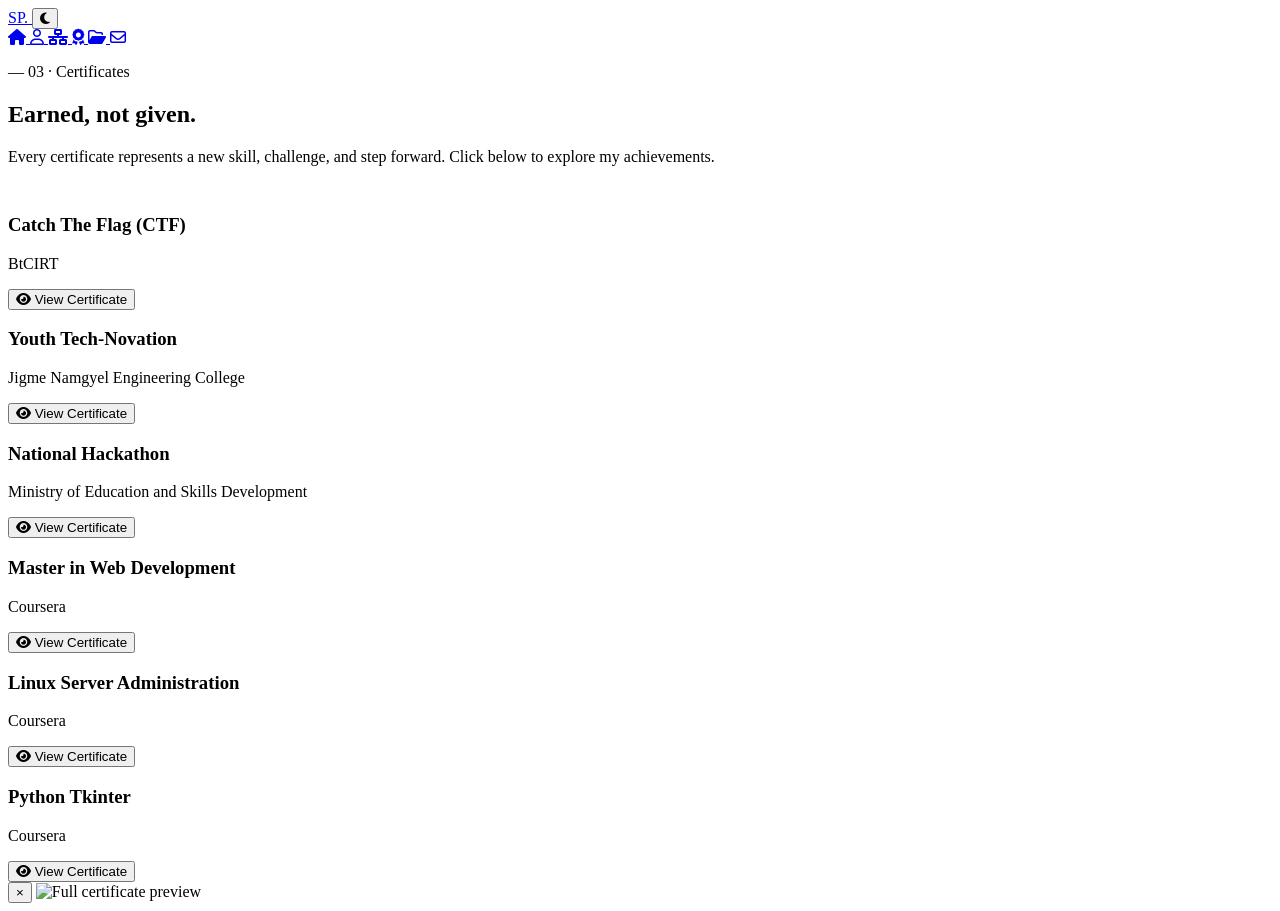
==== certificates.html @ 68448b58 "Done with HTML codes and putting Pictures" ====
<!DOCTYPE html>
<html lang="en">
<head>
  <meta charset="UTF-8" />
  <meta name="viewport" content="width=device-width, initial-scale=1.0" />

  <meta
    name="description"
    content="Explore the certificates and achievements earned by Sonam Phuntsho in cybersecurity, hackathons, web development, Linux administration and Python."
  />

  <meta name="theme-color" content="#1b2416" />

  <title>Certificates — Sonam Phuntsho</title>

  <!-- Stylesheets -->
  <link rel="stylesheet" href="style.css" />
  <link rel="stylesheet" href="modal.css" />

  <!-- Google Fonts -->
  <link
    href="https://fonts.googleapis.com/css2?family=Cormorant+Garamond:ital,wght@0,400;0,600;0,700;1,400&family=Inter:wght@300;400;500;600&display=swap"
    rel="stylesheet"
  />

  <!-- Font Awesome -->
  <link
    href="https://cdnjs.cloudflare.com/ajax/libs/font-awesome/6.4.0/css/all.min.css"
    rel="stylesheet"
  />

  <!-- Apply saved theme before page content -->
  <script>
    try {
      if (localStorage.getItem("theme") === "dark") {
        document.documentElement.classList.add("dark-preload");
      }
    } catch (error) {
      // Continue with default theme.
    }
  </script>

  <style>
    html.dark-preload body {
      background-color: #080808;
    }
  </style>
</head>

<body data-page="certificates">

  <!-- Apply saved theme to body -->
  <script>
    try {
      if (localStorage.getItem("theme") === "dark") {
        document.body.classList.add("dark-mode");
      }
    } catch (error) {
      // Theme storage is optional.
    }
  </script>


  <!-- Custom Cursor -->
  <div class="cursor"></div>
  <div class="cursor-ring"></div>

  <!-- Background Texture -->
  <div class="grain"></div>


  <!-- =====================================
       FIXED HEADER
  ====================================== -->

  <header class="nav">

    <a
      href="index.html"
      class="brand"
      aria-label="Sonam Phuntsho home"
    >
      SP<span>.</span>
    </a>

    <button
      id="theme-toggle"
      class="theme-toggle"
      type="button"
      aria-label="Switch to dark mode"
      aria-pressed="false"
    >
      <i class="fas fa-moon" aria-hidden="true"></i>
    </button>

  </header>


  <!-- =====================================
       ICON NAVIGATION
  ====================================== -->

  <nav class="sidebar-nav" aria-label="Main navigation">

    <a
      href="index.html"
      class="nav-icon"
      aria-label="Home"
      data-label="Home"
    >
      <i class="fas fa-house" aria-hidden="true"></i>
    </a>

    <a
      href="about.html"
      class="nav-icon"
      aria-label="About"
      data-label="About"
    >
      <i class="far fa-user" aria-hidden="true"></i>
    </a>

    <a
      href="skills.html"
      class="nav-icon"
      aria-label="Skills"
      data-label="Skills"
    >
      <i class="fas fa-network-wired" aria-hidden="true"></i>
    </a>

    <a
      href="certificates.html"
      class="nav-icon active"
      aria-label="Certificates"
      aria-current="page"
      data-label="Certificates"
    >
      <i class="fas fa-award" aria-hidden="true"></i>
    </a>

    <a
      href="projects.html"
      class="nav-icon"
      aria-label="Projects"
      data-label="Projects"
    >
      <i class="far fa-folder-open" aria-hidden="true"></i>
    </a>

    <a
      href="contact.html"
      class="nav-icon"
      aria-label="Contact"
      data-label="Contact"
    >
      <i class="far fa-envelope" aria-hidden="true"></i>
    </a>

  </nav>


  <!-- =====================================
       MAIN CONTENT
  ====================================== -->

  <main class="page">

    <p class="eyebrow">— 03 · Certificates</p>

    <h2 class="page-title">Earned, not given.</h2>

    <p class="lede" style="margin-bottom: 3rem;">
      Every certificate represents a new skill, challenge,
      and step forward. Click below to explore my achievements.
    </p>


    <!-- =====================================
         CERTIFICATE GRID
    ====================================== -->

    <section class="cert-grid" aria-label="My certificates">


      <!-- CTF -->
      <article class="cert">

        <h3>Catch The Flag (CTF)</h3>

        <p>BtCIRT</p>

        <button
          class="view-btn"
          type="button"
          data-img="pictures/BtCIRT.jpeg"
          aria-label="View Catch The Flag certificate"
        >
          <i class="fas fa-eye" aria-hidden="true"></i>
          View Certificate
        </button>

      </article>


      <!-- Youth Tech-Novation -->
      <article class="cert">

        <h3>Youth Tech-Novation</h3>

        <p>Jigme Namgyel Engineering College</p>

        <button
          class="view-btn"
          type="button"
          data-img="pictures/College_Hackathon.jpeg"
          aria-label="View Youth Tech-Novation certificate"
        >
          <i class="fas fa-eye" aria-hidden="true"></i>
          View Certificate
        </button>

      </article>


      <!-- National Hackathon -->
      <article class="cert">

        <h3>National Hackathon</h3>

        <p>Ministry of Education and Skills Development</p>

        <button
          class="view-btn"
          type="button"
          data-img="pictures/National_Hackathon.jpeg"
          aria-label="View National Hackathon certificate"
        >
          <i class="fas fa-eye" aria-hidden="true"></i>
          View Certificate
        </button>

      </article>


      <!-- Web Development -->
      <article class="cert">

        <h3>Master in Web Development</h3>

        <p>Coursera</p>

        <button
          class="view-btn"
          type="button"
          data-img="pictures/Master_Full_Stack_Web_Development.png"
          aria-label="View Web Development certificate"
        >
          <i class="fas fa-eye" aria-hidden="true"></i>
          View Certificate
        </button>

      </article>


      <!-- Linux -->
      <article class="cert">

        <h3>Linux Server Administration</h3>

        <p>Coursera</p>

        <button
          class="view-btn"
          type="button"
          data-img="pictures/Linux_Server_Admin.png"
          aria-label="View Linux Server Administration certificate"
        >
          <i class="fas fa-eye" aria-hidden="true"></i>
          View Certificate
        </button>

      </article>


      <!-- Python Tkinter -->
      <article class="cert">

        <h3>Python Tkinter</h3>

        <p>Coursera</p>

        <button
          class="view-btn"
          type="button"
          data-img="pictures/Pyrthon_Tkinter.png"
          aria-label="View Python Tkinter certificate"
        >
          <i class="fas fa-eye" aria-hidden="true"></i>
          View Certificate
        </button>

      </article>


    </section>

  </main>


  <!-- =====================================
       CERTIFICATE MODAL
  ====================================== -->

  <div
    id="certificateModal"
    class="modal"
    role="dialog"
    aria-modal="true"
    aria-label="Certificate preview"
    aria-hidden="true"
  >

    <button
      class="close-modal"
      type="button"
      aria-label="Close certificate preview"
    >
      &times;
    </button>

    <img
      class="modal-content"
      id="fullCertificateImg"
      alt="Full certificate preview"
    />

  </div>


  <!-- JavaScript -->
  <script src="script.js" defer></script>

</body>
</html>
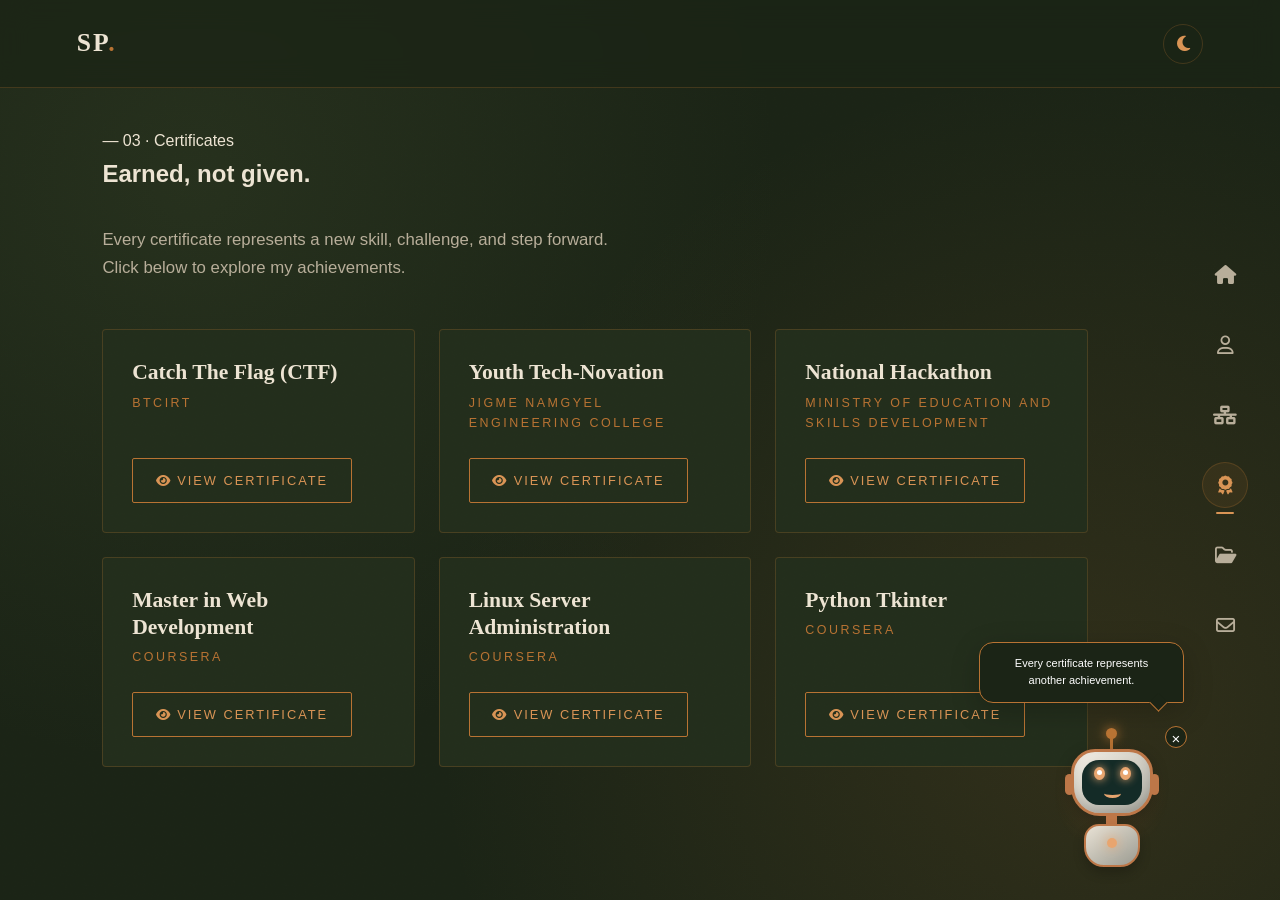
==== commit 1ac7b0df: "Replaced the dark-preload hack with the standard dark-mode bootstrap" ====
--- a/certificates.html
+++ b/certificates.html
@@ -15,7 +15,6 @@
 
   <!-- Stylesheets -->
   <link rel="stylesheet" href="style.css" />
-  <link rel="stylesheet" href="modal.css" />
 
   <!-- Google Fonts -->
   <link
@@ -33,30 +32,20 @@
   <script>
     try {
       if (localStorage.getItem("theme") === "dark") {
-        document.documentElement.classList.add("dark-preload");
+        document.documentElement.classList.add("dark-mode");
       }
     } catch (error) {
       // Continue with default theme.
     }
   </script>
-
-  <style>
-    html.dark-preload body {
-      background-color: #080808;
-    }
-  </style>
 </head>
 
 <body data-page="certificates">
 
   <!-- Apply saved theme to body -->
   <script>
-    try {
-      if (localStorage.getItem("theme") === "dark") {
-        document.body.classList.add("dark-mode");
-      }
-    } catch (error) {
-      // Theme storage is optional.
+    if (document.documentElement.classList.contains("dark-mode")) {
+      document.body.classList.add("dark-mode");
     }
   </script>
 
@@ -293,7 +282,7 @@
         <button
           class="view-btn"
           type="button"
-          data-img="pictures/Pyrthon_Tkinter.png"
+          data-img="pictures/Python_Tkinter.png"
           aria-label="View Python Tkinter certificate"
         >
           <i class="fas fa-eye" aria-hidden="true"></i>
--- a/style.css
+++ b/style.css
@@ -0,0 +1,2013 @@
+/* =========================================================
+   BASE & THEME
+========================================================= */
+:root {
+  --vine: #1b2416;
+  --vine-2: #232e1c;
+  --olive: #5c6b3f;
+  --olive-soft: #8a9a6a;
+  --copper: #b87333;
+  --copper-bright: #d99455;
+  --copper-deep: #8a4d1f;
+  --cream: #ede4d3;
+  --cream-dim: #b8ae9a;
+  --line: rgba(184, 115, 51, 0.25);
+}
+
+* {
+  margin: 0;
+  padding: 0;
+  box-sizing: border-box;
+}
+
+html,
+body {
+  min-height: 100%;
+  scroll-behavior: smooth;
+}
+
+html {
+  color-scheme: dark;
+}
+
+body {
+  font-family: 'Inter', sans-serif;
+  background: var(--vine);
+  color: var(--cream);
+  overflow-x: hidden;
+  cursor: none;
+  line-height: 1.65;
+  min-height: 100vh;
+  background-image:
+    radial-gradient(circle at 15% 20%, rgba(92, 107, 63, 0.18), transparent 45%),
+    radial-gradient(circle at 85% 80%, rgba(184, 115, 51, 0.14), transparent 50%);
+  background-attachment: fixed;
+  /*
+    IMPORTANT: this animation must only change opacity.
+    A transform on <body> (even translateY(0) kept by "forwards")
+    makes body the containing block for every position: fixed child,
+    which pushed the sidebar nav, cursor and robot off-screen.
+  */
+  animation: pageFadeIn 0.5s ease forwards;
+}
+
+a {
+  color: inherit;
+  text-decoration: none;
+}
+
+ul {
+  list-style: none;
+}
+
+img {
+  max-width: 100%;
+  display: block;
+}
+
+button,
+input,
+textarea {
+  font: inherit;
+}
+
+/* Skip Navigation - Keyboard Accessibility */
+.skip-link {
+  position: fixed;
+  top: -100px;
+  left: 15px;
+  z-index: 10000;
+  padding: 12px 20px;
+  background: var(--copper-bright);
+  color: #1a0f05;
+  border-radius: 4px;
+  font-size: 0.85rem;
+  font-weight: 600;
+  transition: top 0.3s ease;
+}
+
+.skip-link:focus {
+  top: 15px;
+}
+
+/* =========================================================
+   CURSOR & GRAIN
+========================================================= */
+.grain {
+  position: fixed;
+  inset: 0;
+  pointer-events: none;
+  z-index: 5;
+  opacity: 0.06;
+  background-image: url("data:image/svg+xml,%3Csvg xmlns='http://www.w3.org/2000/svg' width='200' height='200'%3E%3Cfilter id='n'%3E%3CfeTurbulence baseFrequency='0.9'/%3E%3C/filter%3E%3Crect width='100%25' height='100%25' filter='url(%23n)'/%3E%3C/svg%3E");
+  mix-blend-mode: overlay;
+}
+
+.cursor {
+  position: fixed;
+  width: 22px;
+  height: 22px;
+  border-radius: 50%;
+  pointer-events: none;
+  z-index: 9999;
+  transform: translate(-50%, -50%);
+  background: radial-gradient(circle at 32% 28%, #fff1dd 0%, #e6b57e 18%, #c07a3a 42%, #8a4d1f 70%, #3d1f0c 100%);
+  box-shadow:
+    inset -1px -2px 3px rgba(0, 0, 0, 0.55),
+    inset 1px 2px 3px rgba(255, 220, 180, 0.75),
+    0 0 12px rgba(184, 115, 51, 0.55);
+  transition: width 0.2s ease, height 0.2s ease, box-shadow 0.2s ease;
+}
+
+.cursor::after {
+  content: '';
+  position: absolute;
+  top: 22%;
+  left: 30%;
+  width: 30%;
+  height: 22%;
+  background: linear-gradient(120deg, rgba(255, 255, 255, 0.85), transparent);
+  border-radius: 50%;
+  filter: blur(1px);
+}
+
+.cursor-ring {
+  position: fixed;
+  width: 42px;
+  height: 42px;
+  border-radius: 50%;
+  border: 1px solid rgba(217, 148, 85, 0.55);
+  pointer-events: none;
+  z-index: 9998;
+  transform: translate(-50%, -50%);
+  transition: width 0.25s, height 0.25s, border-color 0.25s, background 0.25s;
+}
+
+body.hover .cursor {
+  width: 30px;
+  height: 30px;
+  box-shadow:
+    inset -1px -2px 3px rgba(0, 0, 0, 0.55),
+    inset 1px 2px 3px rgba(255, 220, 180, 0.85),
+    0 0 20px rgba(217, 148, 85, 0.85);
+}
+
+body.hover .cursor-ring {
+  width: 62px;
+  height: 62px;
+  border-color: rgba(217, 148, 85, 1);
+  background: rgba(217, 148, 85, 0.08);
+}
+
+/* =========================================================
+   NAVIGATION & SIDEBAR
+========================================================= */
+
+/* Top Header */
+.nav {
+  position: fixed;
+  top: 0;
+  left: 0;
+  right: 0;
+  display: flex;
+  justify-content: space-between;
+  align-items: center;
+  padding: 1.4rem 6%;
+  z-index: 100;
+  background: rgba(27, 36, 22, 0.75);
+  backdrop-filter: blur(14px);
+  -webkit-backdrop-filter: blur(14px);
+  border-bottom: 1px solid var(--line);
+}
+
+.brand {
+  font-family: 'Cormorant Garamond', serif;
+  font-size: 1.6rem;
+  font-weight: 700;
+  letter-spacing: 2px;
+  color: var(--cream);
+}
+
+.brand span {
+  color: var(--copper);
+}
+
+/* Copper Icon Sidebar */
+.sidebar-nav {
+  position: fixed;
+  right: 2rem;
+  top: 50%;
+  transform: translateY(-50%);
+  display: flex;
+  flex-direction: column;
+  align-items: center;
+  gap: 1.5rem;
+  z-index: 9000;
+}
+
+/* Individual Icons */
+.sidebar-nav a.nav-icon {
+  position: relative;
+  display: flex;
+  justify-content: center;
+  align-items: center;
+  width: 46px;
+  height: 46px;
+  color: var(--cream-dim);
+  font-size: 19px;
+  border: 1px solid transparent;
+  border-radius: 50%;
+  transition:
+    color 0.3s ease,
+    transform 0.3s ease,
+    background 0.3s ease,
+    border-color 0.3s ease;
+}
+
+.sidebar-nav a.nav-icon:hover {
+  color: var(--copper-bright);
+  transform: scale(1.15);
+  background: rgba(184, 115, 51, 0.08);
+  border-color: var(--line);
+}
+
+.sidebar-nav a.nav-icon.active {
+  color: var(--copper-bright);
+  background: rgba(184, 115, 51, 0.1);
+  border-color: var(--line);
+}
+
+/* Copper Indicator */
+.sidebar-nav a.nav-icon::after {
+  content: "";
+  position: absolute;
+  bottom: -7px;
+  right: 50%;
+  width: 0;
+  height: 2px;
+  background: var(--copper-bright);
+  border-radius: 5px;
+  transform: translateX(50%);
+  transition: width 0.3s ease;
+}
+
+.sidebar-nav a.nav-icon.active::after,
+.sidebar-nav a.nav-icon:hover::after {
+  width: 18px;
+}
+
+/* Navigation Tooltips */
+.sidebar-nav a.nav-icon::before {
+  content: attr(data-label);
+  position: absolute;
+  right: 60px;
+  top: 50%;
+  transform: translate(8px, -50%);
+  padding: 8px 14px;
+  color: var(--cream);
+  background: var(--vine-2);
+  font-family: 'Inter', sans-serif;
+  font-size: 10px;
+  font-weight: 500;
+  letter-spacing: 2px;
+  text-transform: uppercase;
+  border: 1px solid var(--line);
+  border-radius: 4px;
+  opacity: 0;
+  visibility: hidden;
+  white-space: nowrap;
+  pointer-events: none;
+  transition: all 0.3s ease;
+}
+
+.sidebar-nav a.nav-icon:hover::before,
+.sidebar-nav a.nav-icon:focus-visible::before {
+  opacity: 1;
+  visibility: visible;
+  transform: translate(0, -50%);
+}
+
+.sidebar-nav a.nav-icon:focus-visible {
+  outline: 2px solid var(--copper-bright);
+  outline-offset: 4px;
+}
+
+/* Page Layout */
+.page {
+  min-height: 100vh;
+  padding: 8rem 12rem 5rem 8%;
+  max-width: 1400px;
+  margin: 0 auto;
+  animation: fadeIn 0.8s ease;
+}
+
+/* Theme Toggle */
+.theme-toggle {
+  background: transparent;
+  border: 1px solid var(--line);
+  color: var(--copper-bright);
+  width: 40px;
+  height: 40px;
+  border-radius: 50%;
+  display: flex;
+  justify-content: center;
+  align-items: center;
+  cursor: pointer;
+  font-size: 1.1rem;
+  transition: all 0.3s ease;
+}
+
+.theme-toggle:hover {
+  background: var(--copper);
+  color: var(--vine);
+  transform: rotate(15deg) scale(1.1);
+  box-shadow: 0 0 15px var(--copper);
+}
+
+button:focus-visible,
+input:focus-visible,
+textarea:focus-visible {
+  outline: 2px solid var(--copper-bright);
+  outline-offset: 3px;
+}
+
+/* =========================================================
+   HOME PAGE
+========================================================= */
+.hero {
+  display: grid;
+  grid-template-columns: 1fr 1fr;
+  align-items: center;
+  gap: 2rem;
+  position: relative;
+}
+
+.hero-content {
+  display: flex;
+  flex-direction: column;
+  justify-content: center;
+  z-index: 10;
+}
+
+.display {
+  font-family: 'Cormorant Garamond', serif;
+  font-weight: 700;
+  font-size: clamp(3.5rem, 6vw, 7rem);
+  line-height: 0.95;
+  letter-spacing: -2px;
+  color: var(--cream);
+}
+
+.display em {
+  font-style: italic;
+  color: var(--copper-bright);
+  font-weight: 400;
+}
+
+.lede {
+  max-width: 540px;
+  margin-top: 2rem;
+  font-size: 1.05rem;
+  color: var(--cream-dim);
+}
+
+.lede strong {
+  color: var(--cream);
+  font-weight: 500;
+}
+
+.hero-actions {
+  display: flex;
+  gap: 1rem;
+  flex-wrap: wrap;
+  margin-top: 2.5rem;
+}
+
+.btn {
+  display: inline-flex;
+  align-items: center;
+  gap: 0.6rem;
+  padding: 0.9rem 1.8rem;
+  border-radius: 2px;
+  font-size: 0.85rem;
+  letter-spacing: 2px;
+  text-transform: uppercase;
+  transition: all 0.3s ease;
+  border: 1px solid transparent;
+}
+
+.btn-copper {
+  background: linear-gradient(135deg, var(--copper), var(--copper-deep));
+  color: #1a0f05;
+  font-weight: 600;
+  box-shadow: 0 8px 25px rgba(184, 115, 51, 0.3);
+}
+
+.btn-copper:hover {
+  transform: translateY(-2px);
+  box-shadow: 0 12px 35px rgba(217, 148, 85, 0.5);
+  background: linear-gradient(135deg, var(--copper-bright), var(--copper));
+}
+
+.btn-ghost {
+  color: var(--cream);
+  border-color: var(--line);
+}
+
+.btn-ghost:hover {
+  border-color: var(--copper);
+  color: var(--copper-bright);
+  background: rgba(184, 115, 51, 0.06);
+}
+
+.socials {
+  display: flex;
+  gap: 1.5rem;
+  margin-top: 3rem;
+  font-size: 0.9rem;
+  flex-wrap: wrap;
+}
+
+.socials a {
+  display: flex;
+  align-items: center;
+  gap: 0.5rem;
+  color: var(--cream-dim);
+  transition: color 0.3s;
+}
+
+.socials a:hover {
+  color: var(--copper-bright);
+}
+
+/* Solar System */
+.hero-visual {
+  display: flex;
+  justify-content: center;
+  align-items: center;
+  position: relative;
+  width: 100%;
+  height: 600px;
+}
+
+.solar-system {
+  position: relative;
+  width: 450px;
+  height: 450px;
+  display: flex;
+  justify-content: center;
+  align-items: center;
+  overflow: visible;
+}
+
+.center-profile {
+  position: absolute;
+  width: 120px;
+  height: 120px;
+  border-radius: 50%;
+  padding: 4px;
+  background: linear-gradient(135deg, var(--copper-bright), var(--copper-deep));
+  box-shadow: 0 0 30px rgba(184, 115, 51, 0.4);
+  z-index: 10;
+  animation: pulseGlow 3s infinite alternate;
+}
+
+.center-profile img {
+  width: 100%;
+  height: 100%;
+  object-fit: cover;
+  border-radius: 50%;
+  border: 3px solid var(--vine);
+}
+
+@keyframes pulseGlow {
+  0% { box-shadow: 0 0 20px rgba(184, 115, 51, 0.2); }
+  100% { box-shadow: 0 0 50px rgba(217, 148, 85, 0.6); }
+}
+
+.orbit {
+  position: absolute;
+  border-radius: 50%;
+  border: 1px dashed rgba(184, 115, 51, 0.3);
+  top: 50%;
+  left: 50%;
+  transform: translate(-50%, -50%);
+  animation: spin linear infinite;
+  pointer-events: none;
+}
+
+.orbit-1 { width: 190px; height: 190px; animation-duration: 12s; }
+.orbit-2 { width: 270px; height: 270px; animation-duration: 18s; animation-direction: reverse; }
+.orbit-3 { width: 350px; height: 350px; animation-duration: 24s; }
+.orbit-4 { width: 430px; height: 430px; animation-duration: 32s; animation-direction: reverse; }
+.orbit-5 { width: 510px; height: 510px; animation-duration: 40s; }
+
+@keyframes spin {
+  0% { transform: translate(-50%, -50%) rotate(0deg); }
+  100% { transform: translate(-50%, -50%) rotate(360deg); }
+}
+
+.planet {
+  position: absolute;
+  top: 0;
+  left: 50%;
+  transform: translate(-50%, -50%);
+  width: 48px;
+  height: 48px;
+  background: var(--vine-2);
+  border: 1px solid var(--copper);
+  border-radius: 50%;
+  display: flex;
+  justify-content: center;
+  align-items: center;
+  font-size: 1.2rem;
+  color: var(--copper-bright);
+  box-shadow: 0 0 15px rgba(0, 0, 0, 0.6);
+  cursor: pointer;
+  transition: all 0.3s ease;
+  animation: counter-spin linear infinite;
+  pointer-events: auto;
+}
+
+.orbit-1 .planet { animation-duration: 12s; }
+.orbit-2 .planet { animation-duration: 18s; animation-direction: reverse; }
+.orbit-3 .planet { animation-duration: 24s; }
+.orbit-4 .planet { animation-duration: 32s; animation-direction: reverse; }
+.orbit-5 .planet { animation-duration: 40s; }
+
+@keyframes counter-spin {
+  0% { transform: translate(-50%, -50%) rotate(0deg); }
+  100% { transform: translate(-50%, -50%) rotate(-360deg); }
+}
+
+.solar-system:hover .orbit,
+.solar-system:hover .planet {
+  animation-play-state: paused;
+}
+
+.planet:hover {
+  background: var(--copper);
+  color: var(--vine);
+  box-shadow: 0 0 25px var(--copper-bright);
+  transform: translate(-50%, -50%) scale(1.2) !important;
+  z-index: 50;
+}
+
+/* Solar System Tooltips */
+.tooltip {
+  position: absolute;
+  background: #1b2416;
+  color: #ffffff;
+  font-size: 0.85rem;
+  font-weight: 500;
+  padding: 8px 16px;
+  border-radius: 12px;
+  border: 1px solid var(--copper);
+  white-space: nowrap;
+  opacity: 0;
+  visibility: hidden;
+  pointer-events: none;
+  z-index: 1000;
+  box-shadow: 0 10px 20px rgba(0, 0, 0, 0.8);
+  transition:
+    opacity 0.3s ease,
+    visibility 0.3s ease,
+    transform 0.3s cubic-bezier(0.175, 0.885, 0.32, 1.275);
+}
+
+.planet:hover .tooltip {
+  opacity: 1;
+  visibility: visible;
+}
+
+body.dark-mode .tooltip {
+  background: #222222;
+  border-color: var(--copper-bright);
+  box-shadow: 0 10px 20px rgba(255, 215, 0, 0.15);
+}
+
+.tooltip-top {
+  bottom: 100%;
+  left: 50%;
+  margin-bottom: 15px;
+  transform: translateX(-50%) rotate(-5deg) scale(0.8);
+}
+
+.planet:hover .tooltip-top {
+  transform: translateX(-50%) rotate(-5deg) scale(1);
+}
+
+.tooltip-bottom {
+  top: 100%;
+  left: 50%;
+  margin-top: 15px;
+  transform: translateX(-50%) rotate(5deg) scale(0.8);
+}
+
+.planet:hover .tooltip-bottom {
+  transform: translateX(-50%) rotate(5deg) scale(1);
+}
+
+.tooltip-right {
+  left: 100%;
+  top: 50%;
+  margin-left: 15px;
+  transform: translateY(-50%) rotate(5deg) scale(0.8);
+}
+
+.planet:hover .tooltip-right {
+  transform: translateY(-50%) rotate(5deg) scale(1);
+}
+
+.tooltip-left {
+  right: 100%;
+  top: 50%;
+  margin-right: 15px;
+  transform: translateY(-50%) rotate(-5deg) scale(0.8);
+}
+
+.planet:hover .tooltip-left {
+  transform: translateY(-50%) rotate(-5deg) scale(1);
+}
+
+/* =========================================================
+   DARK MODE
+========================================================= */
+body,
+.mqf-card,
+.skill-box,
+.skills-list-box,
+.social-row,
+.modern-quick-facts,
+.skills-container,
+.project-card,
+.contact-form-container,
+.nav {
+  transition: background-color 0.4s ease, border-color 0.4s ease, color 0.4s ease;
+}
+
+body.dark-mode {
+  --vine: #050505;
+  --vine-2: #111111;
+  --copper: #E5C07B;
+  --copper-bright: #FFD700;
+  --copper-deep: #B8860B;
+  --cream: #FFFFFF;
+  --cream-dim: #A0A0A0;
+  --line: rgba(229, 192, 123, 0.2);
+}
+
+body.dark-mode .nav {
+  background: rgba(5, 5, 5, 0.85);
+}
+
+body.dark-mode .modern-quick-facts,
+body.dark-mode .skills-container,
+body.dark-mode .contact-form-container,
+body.dark-mode .project-card {
+  background: #111111;
+  box-shadow: 0 20px 50px rgba(0, 0, 0, 0.8);
+}
+
+body.dark-mode .mqf-card,
+body.dark-mode .skill-box,
+body.dark-mode .skills-list-box,
+body.dark-mode .social-row {
+  background: #1A1A1A;
+}
+
+body.dark-mode .mqf-card:hover,
+body.dark-mode .skill-box:hover,
+body.dark-mode .social-row:hover {
+  background: #222222;
+}
+
+body.dark-mode .input-group input,
+body.dark-mode .input-group textarea {
+  background: #1A1A1A;
+  color: #FFFFFF;
+}
+
+body.dark-mode .input-group input:focus,
+body.dark-mode .input-group textarea:focus {
+  background: #222222;
+}
+
+/* =========================================================
+   ABOUT PAGE
+========================================================= */
+.about-layout-top {
+  display: flex;
+  flex-direction: column;
+  gap: 4rem;
+  width: 100%;
+  max-width: 1100px;
+  margin: 0 auto;
+}
+
+.modern-quick-facts {
+  background: #1b2017;
+  border-radius: 20px;
+  padding: 2.5rem;
+  border: 1px solid rgba(138, 154, 106, 0.15);
+  box-shadow: 0 20px 40px rgba(0, 0, 0, 0.3);
+  width: 100%;
+}
+
+.mqf-header {
+  display: flex;
+  justify-content: space-between;
+  align-items: flex-start;
+  margin-bottom: 2rem;
+  border-bottom: 1px solid rgba(255, 255, 255, 0.05);
+  padding-bottom: 1.5rem;
+}
+
+.mqf-header h3 {
+  font-size: 1.5rem;
+  font-weight: 600;
+  color: #f4f1ea;
+  margin-bottom: 0.3rem;
+}
+
+.mqf-header p {
+  font-size: 0.75rem;
+  letter-spacing: 2px;
+  color: #8a9a6a;
+  text-transform: uppercase;
+  font-weight: 500;
+}
+
+.mqf-badge {
+  background: rgba(138, 154, 106, 0.15);
+  color: #8a9a6a;
+  border: 1px solid rgba(138, 154, 106, 0.3);
+  padding: 0.3rem 0.8rem;
+  border-radius: 50px;
+  font-size: 0.7rem;
+  font-weight: 600;
+  letter-spacing: 1.5px;
+}
+
+.mqf-grid {
+  display: grid;
+  grid-template-columns: repeat(4, 1fr);
+  gap: 1.2rem;
+}
+
+.mqf-card {
+  background: #252e20;
+  border-radius: 12px;
+  padding: 1.5rem;
+  display: flex;
+  flex-direction: column;
+  transition: all 0.3s ease;
+  border: 1px solid transparent;
+}
+
+.mqf-card:hover {
+  transform: translateY(-5px);
+  background: #2a3524;
+  border-color: rgba(217, 148, 85, 0.4);
+  box-shadow: 0 10px 20px rgba(217, 148, 85, 0.1);
+}
+
+.mqf-card i {
+  font-size: 1.6rem;
+  color: #d99455;
+  margin-bottom: 1.2rem;
+  transition: transform 0.3s ease;
+}
+
+.mqf-card:hover i {
+  transform: scale(1.1);
+}
+
+.mqf-label {
+  font-size: 0.7rem;
+  text-transform: uppercase;
+  letter-spacing: 1.5px;
+  color: #8a9a6a;
+  margin-bottom: 0.3rem;
+}
+
+.mqf-value {
+  font-size: 1.1rem;
+  font-weight: 600;
+  color: #f4f1ea;
+  margin-bottom: 0.2rem;
+  line-height: 1.2;
+}
+
+.mqf-desc {
+  font-size: 0.8rem;
+  color: #a0a896;
+}
+
+.about-split {
+  display: grid;
+  grid-template-columns: 320px 1fr;
+  gap: 4rem;
+  align-items: start;
+}
+
+.about-photo-col {
+  width: 100%;
+}
+
+.about-photo {
+  width: 100%;
+  aspect-ratio: 4 / 5;
+  border-radius: 16px;
+  overflow: hidden;
+  padding: 6px;
+  background: linear-gradient(135deg, var(--copper-bright), var(--copper-deep));
+  box-shadow: 0 20px 40px rgba(0, 0, 0, 0.4);
+}
+
+.about-photo img {
+  width: 100%;
+  height: 100%;
+  object-fit: cover;
+  border-radius: 12px;
+  border: 2px solid var(--vine);
+  transition: transform 0.5s ease;
+}
+
+.about-photo:hover img {
+  transform: scale(1.03);
+}
+
+.about-text-col {
+  display: flex;
+  flex-direction: column;
+  justify-content: center;
+  height: 100%;
+}
+
+.about-text-col p {
+  font-size: 1.05rem;
+  color: var(--cream-dim);
+  margin-bottom: 1.5rem;
+  line-height: 1.8;
+}
+
+.about-text-col strong {
+  color: var(--cream);
+  font-weight: 600;
+}
+
+.about-text-col em {
+  color: var(--copper-bright);
+  font-style: italic;
+}
+
+.about-quote {
+  margin-top: 1.5rem;
+  padding-left: 1.5rem;
+  border-left: 3px solid var(--copper);
+  font-family: 'Cormorant Garamond', serif;
+  font-size: 1.4rem;
+  font-style: italic;
+  color: var(--cream);
+  line-height: 1.4;
+}
+
+/* =========================================================
+   SKILLS PAGE
+========================================================= */
+.skills-container {
+  background: #1f251b;
+  border-radius: 24px;
+  padding: 3.5rem;
+  border: 1px solid rgba(138, 154, 106, 0.2);
+  max-width: 1100px;
+  width: 95%;
+  margin: 0 auto;
+  box-shadow: 0 20px 50px rgba(0, 0, 0, 0.4);
+}
+
+.skills-header {
+  margin-bottom: 3rem;
+  border-bottom: 1px solid rgba(255, 255, 255, 0.08);
+  padding-bottom: 2rem;
+}
+
+.skills-eyebrow {
+  display: flex;
+  justify-content: space-between;
+  align-items: center;
+  font-size: 0.8rem;
+  letter-spacing: 2px;
+  color: #8a9a6a;
+  text-transform: uppercase;
+  margin-bottom: 1rem;
+}
+
+.badge-profile {
+  background: rgba(138, 154, 106, 0.15);
+  border: 1px solid rgba(138, 154, 106, 0.3);
+  padding: 0.3rem 0.8rem;
+  border-radius: 50px;
+  font-size: 0.7rem;
+  font-weight: 600;
+}
+
+.skills-title {
+  font-family: 'Cormorant Garamond', serif;
+  font-size: clamp(2.5rem, 4vw, 3rem);
+  font-weight: 700;
+  color: #f4f1ea;
+  margin-bottom: 0.5rem;
+  line-height: 1.1;
+}
+
+.skills-subtitle {
+  color: #a0a896;
+  font-size: 1rem;
+  margin-top: 0.5rem;
+}
+
+.skills-section {
+  margin-bottom: 3rem;
+}
+
+.section-heading {
+  font-size: 0.95rem;
+  font-weight: 600;
+  color: #f4f1ea;
+  letter-spacing: 1.5px;
+  margin-bottom: 1.2rem;
+  text-transform: uppercase;
+}
+
+.skills-grid-2x2 {
+  display: grid;
+  grid-template-columns: 1fr 1fr;
+  gap: 1.2rem;
+  align-items: start;
+}
+
+.skills-grid-3col {
+  display: grid;
+  grid-template-columns: repeat(auto-fit, minmax(240px, 1fr));
+  gap: 1.2rem;
+  align-items: start;
+}
+
+.skill-box {
+  background: #2a3325;
+  border-radius: 12px;
+  padding: 1.8rem;
+  transition: transform 0.3s ease, background 0.3s ease, border-color 0.3s ease;
+  border: 1px solid transparent;
+}
+
+.skill-box:hover {
+  background: #313c2b;
+  transform: translateY(-3px);
+  border-color: rgba(217, 148, 85, 0.3);
+}
+
+.skill-box i {
+  font-size: 1.4rem;
+  color: #d99455;
+  margin-bottom: 1rem;
+  display: block;
+}
+
+.skill-box h4 {
+  font-size: 1.15rem;
+  font-weight: 600;
+  color: #f4f1ea;
+  margin-bottom: 0.4rem;
+}
+
+.skill-desc {
+  font-size: 0.9rem;
+  color: #a0a896;
+  margin-bottom: 0.6rem;
+}
+
+.skill-tag {
+  font-size: 0.85rem;
+  color: #8a9a6a;
+  font-weight: 500;
+}
+
+.skills-list-box {
+  background: #2a3325;
+  border-radius: 12px;
+  padding: 1.8rem;
+}
+
+.skill-list-item {
+  padding: 0.6rem 0;
+}
+
+.sli-header {
+  display: flex;
+  justify-content: space-between;
+  align-items: center;
+  margin-bottom: 0.5rem;
+}
+
+.sli-title-wrap {
+  display: flex;
+  align-items: center;
+  gap: 0.8rem;
+}
+
+.sli-title-wrap i {
+  font-size: 1.2rem;
+  color: #d99455;
+}
+
+.sli-title-wrap h4 {
+  font-size: 1.15rem;
+  font-weight: 500;
+  color: #f4f1ea;
+}
+
+.badge-key {
+  background: rgba(138, 154, 106, 0.15);
+  color: #8a9a6a;
+  border: 1px solid rgba(138, 154, 106, 0.3);
+  padding: 0.2rem 0.6rem;
+  border-radius: 50px;
+  font-size: 0.65rem;
+  font-weight: 600;
+  letter-spacing: 1px;
+}
+
+.skill-list-item .skill-desc {
+  margin-bottom: 0;
+  padding-left: 2rem;
+  color: #8a9a6a;
+  line-height: 1.5;
+}
+
+.sli-divider {
+  height: 1px;
+  background: rgba(255, 255, 255, 0.08);
+  margin: 1rem 0;
+}
+
+.skills-footer {
+  display: flex;
+  align-items: center;
+  gap: 0.6rem;
+  border-top: 1px solid rgba(255, 255, 255, 0.08);
+  padding-top: 1.5rem;
+  color: #a0a896;
+  font-size: 0.9rem;
+}
+
+.skills-footer i {
+  color: #d99455;
+}
+
+/* =========================================================
+   PROJECTS PAGE
+========================================================= */
+.projects-grid {
+  display: grid;
+  grid-template-columns: repeat(auto-fill, minmax(320px, 1fr));
+  gap: 2rem;
+  margin-top: 2rem;
+}
+
+.project-card {
+  display: flex;
+  flex-direction: column;
+  background: #1f251b;
+  border-radius: 16px;
+  border: 1px solid rgba(138, 154, 106, 0.15);
+  overflow: hidden;
+  transition: all 0.4s ease;
+}
+
+.project-card:hover {
+  transform: translateY(-6px);
+  border-color: rgba(217, 148, 85, 0.4);
+  box-shadow: 0 20px 40px rgba(0, 0, 0, 0.4);
+}
+
+.project-image {
+  width: 100%;
+  height: 200px;
+  overflow: hidden;
+  background: #111;
+  border-bottom: 1px solid rgba(255, 255, 255, 0.05);
+}
+
+.project-image img {
+  width: 100%;
+  height: 100%;
+  object-fit: cover;
+  opacity: 0.7;
+  transition: transform 0.5s ease, opacity 0.4s ease;
+}
+
+.project-card:hover .project-image img {
+  transform: scale(1.05);
+  opacity: 1;
+}
+
+.project-content {
+  padding: 1.8rem;
+  display: flex;
+  flex-direction: column;
+  flex-grow: 1;
+}
+
+.project-header {
+  display: flex;
+  justify-content: space-between;
+  align-items: center;
+  margin-bottom: 0.8rem;
+}
+
+.project-header h3 {
+  font-family: 'Cormorant Garamond', serif;
+  font-size: 1.6rem;
+  font-weight: 700;
+  color: var(--cream);
+  transition: color 0.3s ease;
+}
+
+.project-card:hover .project-header h3 {
+  color: var(--copper-bright);
+}
+
+.project-header i {
+  font-size: 1.2rem;
+  color: #8a9a6a;
+  transition: color 0.3s ease, transform 0.3s ease;
+}
+
+.project-card:hover .project-header i {
+  color: var(--copper-bright);
+  transform: scale(1.1);
+}
+
+.project-desc {
+  font-size: 0.95rem;
+  color: #a0a896;
+  margin-bottom: 1.5rem;
+  line-height: 1.6;
+  flex-grow: 1;
+}
+
+.project-tech {
+  display: flex;
+  flex-wrap: wrap;
+  gap: 0.6rem;
+}
+
+.project-tech span {
+  font-size: 0.75rem;
+  letter-spacing: 1px;
+  text-transform: uppercase;
+  color: var(--copper-bright);
+  background: rgba(217, 148, 85, 0.1);
+  border: 1px solid rgba(217, 148, 85, 0.2);
+  padding: 0.3rem 0.8rem;
+  border-radius: 50px;
+  font-weight: 500;
+}
+
+/* =========================================================
+   CERTIFICATES PAGE
+========================================================= */
+.cert-grid {
+  display: grid;
+  grid-template-columns: repeat(auto-fill, minmax(280px, 1fr));
+  gap: 1.5rem;
+}
+
+.cert {
+  display: flex;
+  flex-direction: column;
+  border: 1px solid var(--line);
+  background: var(--vine-2);
+  border-radius: 4px;
+  transition: all 0.35s ease;
+  overflow: hidden;
+}
+
+.cert:hover {
+  transform: translateY(-4px);
+  border-color: var(--copper);
+  box-shadow: 0 20px 40px rgba(0, 0, 0, 0.35);
+}
+
+.cert h3 {
+  font-family: 'Cormorant Garamond', serif;
+  font-size: 1.35rem;
+  color: var(--cream);
+  font-weight: 600;
+  margin: 1.8rem 1.8rem 0.4rem;
+  line-height: 1.25;
+}
+
+.cert p {
+  font-size: 0.78rem;
+  letter-spacing: 2.5px;
+  text-transform: uppercase;
+  color: var(--copper);
+  margin: 0 1.8rem 1.5rem;
+}
+
+.view-btn {
+  align-self: flex-start;
+  margin: auto 1.8rem 1.8rem;
+  padding: 0.7rem 1.4rem;
+  background: transparent;
+  color: var(--copper-bright);
+  border: 1px solid var(--copper);
+  border-radius: 2px;
+  font-size: 0.8rem;
+  letter-spacing: 2px;
+  text-transform: uppercase;
+  cursor: none;
+  transition: all 0.3s ease;
+}
+
+.view-btn:hover {
+  background: linear-gradient(135deg, var(--copper), var(--copper-deep));
+  color: #1a0f05;
+  box-shadow: 0 8px 25px rgba(184, 115, 51, 0.3);
+}
+
+/* Certificate Modal */
+.modal {
+  position: fixed;
+  inset: 0;
+  z-index: 9990;
+  display: none;
+  align-items: center;
+  justify-content: center;
+  padding: 1rem;
+  overflow: hidden;
+  background: rgba(0, 0, 0, 0.88);
+  cursor: none;
+}
+
+.modal-content {
+  display: block;
+  max-width: 92vw;
+  max-height: 88vh;
+  object-fit: contain;
+  border-radius: 6px;
+  box-shadow: 0 20px 60px rgba(0, 0, 0, 0.6);
+}
+
+.close-modal {
+  position: fixed;
+  top: 1rem;
+  right: 1.5rem;
+  z-index: 9991;
+  font-size: 2.5rem;
+  line-height: 1;
+  color: #fff;
+  cursor: none;
+  transition: color 0.3s ease;
+  background: transparent;
+  border: none;
+}
+
+.close-modal:hover {
+  color: var(--copper-bright);
+}
+
+/* =========================================================
+   CONTACT PAGE
+========================================================= */
+.contact-layout {
+  display: grid;
+  grid-template-columns: 1fr 1fr;
+  gap: 4rem;
+  align-items: start;
+  margin-bottom: 5rem;
+}
+
+.contact-info {
+  display: flex;
+  flex-direction: column;
+}
+
+.contact-socials {
+  display: flex;
+  flex-direction: column;
+  gap: 1rem;
+}
+
+.social-row {
+  display: flex;
+  align-items: center;
+  padding: 1.2rem 1.5rem;
+  background: var(--vine-2);
+  border: 1px solid var(--line);
+  border-radius: 12px;
+  transition: all 0.3s ease;
+}
+
+.social-row:hover {
+  transform: translateX(5px);
+  background: #2a3325;
+  border-color: var(--copper-bright);
+  box-shadow: 0 10px 25px rgba(217, 148, 85, 0.1);
+}
+
+.social-icon {
+  width: 42px;
+  height: 42px;
+  display: grid;
+  place-items: center;
+  background: rgba(217, 148, 85, 0.1);
+  border-radius: 10px;
+  margin-right: 1.2rem;
+  color: var(--copper-bright);
+  font-size: 1.2rem;
+  transition: all 0.3s ease;
+}
+
+.social-row:hover .social-icon {
+  background: var(--copper-bright);
+  color: var(--vine);
+}
+
+.social-text {
+  display: flex;
+  flex-direction: column;
+  flex-grow: 1;
+}
+
+.social-text strong {
+  color: var(--cream);
+  font-size: 1.05rem;
+  font-weight: 600;
+}
+
+.social-text span {
+  color: var(--cream-dim);
+  font-size: 0.85rem;
+}
+
+.social-arrow {
+  color: var(--cream-dim);
+  font-size: 0.9rem;
+  opacity: 0;
+  transform: translateX(-10px);
+  transition: all 0.3s ease;
+}
+
+.social-row:hover .social-arrow {
+  opacity: 1;
+  transform: translateX(0);
+  color: var(--copper-bright);
+}
+
+.contact-form-container {
+  background: #1f251b;
+  border-radius: 20px;
+  padding: 2.5rem;
+  border: 1px solid rgba(138, 154, 106, 0.15);
+  box-shadow: 0 20px 40px rgba(0, 0, 0, 0.3);
+}
+
+.contact-form {
+  display: flex;
+  flex-direction: column;
+  gap: 1.5rem;
+}
+
+.input-group {
+  display: flex;
+  flex-direction: column;
+  gap: 0.5rem;
+}
+
+.input-group label {
+  font-size: 0.85rem;
+  font-weight: 500;
+  color: var(--cream-dim);
+  letter-spacing: 0.5px;
+}
+
+.input-group input,
+.input-group textarea {
+  width: 100%;
+  background: #252e20;
+  border: 1px solid rgba(138, 154, 106, 0.2);
+  border-radius: 8px;
+  padding: 1rem;
+  color: var(--cream);
+  font-size: 0.95rem;
+  transition: all 0.3s ease;
+  resize: vertical;
+}
+
+.input-group input:focus,
+.input-group textarea:focus {
+  outline: none;
+  border-color: var(--copper);
+  background: #2a3325;
+  box-shadow: 0 0 0 3px rgba(217, 148, 85, 0.1);
+}
+
+.input-group input::placeholder,
+.input-group textarea::placeholder {
+  color: #6b7263;
+}
+
+.site-footer {
+  text-align: center;
+  padding-top: 2rem;
+  border-top: 1px solid var(--line);
+  color: var(--cream-dim);
+  font-size: 0.9rem;
+}
+
+.site-footer strong {
+  color: var(--cream);
+}
+
+/* =========================================================
+   ROBOT ASSISTANT
+========================================================= */
+.robot-assistant {
+  position: fixed;
+  right: 6rem; /* sits to the left of the sidebar nav, never on top of it */
+  bottom: 22px;
+  width: 145px;
+  height: 190px;
+  z-index: 8000; /* below the nav (9000), the modal (9990) and the cursor */
+  display: flex;
+  flex-direction: column;
+  align-items: center;
+  font-family: 'Inter', sans-serif;
+  transition: opacity 0.3s ease, transform 0.3s ease;
+}
+
+.robot-assistant.robot-hidden {
+  opacity: 0;
+  visibility: hidden;
+  pointer-events: none;
+  transform: translateY(30px);
+}
+
+/* Speech Bubble */
+.robot-message {
+  position: absolute;
+  bottom: 175px;
+  right: 0;
+  width: 205px;
+  padding: 12px 15px;
+  border: 1px solid var(--copper);
+  border-radius: 14px 14px 2px 14px;
+  background: var(--vine, #172c24);
+  color: #fff;
+  font-size: 11px;
+  line-height: 1.6;
+  text-align: center;
+  pointer-events: none; /* the bubble never blocks clicks on what's under it */
+  box-shadow: 0 8px 30px rgba(0, 0, 0, 0.2);
+  transition: 0.3s ease;
+}
+
+.robot-message::after {
+  content: '';
+  position: absolute;
+  right: 18px;
+  bottom: -7px;
+  width: 12px;
+  height: 12px;
+  background: var(--vine, #172c24);
+  border-right: 1px solid var(--copper);
+  border-bottom: 1px solid var(--copper);
+  transform: rotate(45deg);
+}
+
+.robot-talking .robot-message {
+  animation: robotMessagePop 0.4s ease;
+}
+
+@keyframes robotMessagePop {
+  0% { transform: translateY(10px) scale(0.9); }
+  100% { transform: translateY(0) scale(1); }
+}
+
+/* Character */
+.robot-character {
+  position: absolute;
+  bottom: 0;
+  width: 115px;
+  height: 145px;
+  animation: robotFloat 3s ease-in-out infinite;
+}
+
+@keyframes robotFloat {
+  0%, 100% { transform: translateY(0); }
+  50% { transform: translateY(-9px); }
+}
+
+.robot-aura {
+  position: absolute;
+  width: 115px;
+  height: 115px;
+  top: 5px;
+  border-radius: 50%;
+  background: radial-gradient(circle, rgba(190, 116, 68, 0.18), transparent 70%);
+}
+
+/* Antenna */
+.robot-antenna {
+  position: absolute;
+  top: 0;
+  left: 56px;
+  width: 3px;
+  height: 19px;
+  background: var(--copper);
+}
+
+.robot-antenna span {
+  position: absolute;
+  top: -5px;
+  left: -4px;
+  width: 11px;
+  height: 11px;
+  border-radius: 50%;
+  background: var(--copper);
+  box-shadow: 0 0 12px var(--copper);
+  animation: antennaGlow 1.5s infinite alternate;
+}
+
+@keyframes antennaGlow {
+  from { box-shadow: 0 0 5px var(--copper); }
+  to { box-shadow: 0 0 18px var(--copper); }
+}
+
+/* Head */
+.robot-head {
+  position: absolute;
+  top: 16px;
+  left: 17px;
+  width: 82px;
+  height: 67px;
+  border-radius: 24px 24px 29px 29px;
+  background: linear-gradient(145deg, #f5f0e6, #aaa99f);
+  border: 3px solid #bd7748;
+  box-shadow:
+    0 5px 15px rgba(0, 0, 0, 0.25),
+    inset 0 -5px 8px rgba(0, 0, 0, 0.12);
+}
+
+.robot-ear {
+  position: absolute;
+  top: 22px;
+  width: 9px;
+  height: 21px;
+  border-radius: 5px;
+  background: #bd7748;
+}
+
+.robot-ear.left { left: -9px; }
+.robot-ear.right { right: -9px; }
+
+/* Face */
+.robot-face {
+  position: absolute;
+  inset: 8px;
+  border-radius: 17px;
+  background: #142b27;
+  display: flex;
+  flex-direction: column;
+  align-items: center;
+  justify-content: center;
+  gap: 9px;
+}
+
+.robot-eyes {
+  display: flex;
+  justify-content: center;
+  gap: 15px;
+}
+
+.robot-eye {
+  width: 11px;
+  height: 13px;
+  border-radius: 50%;
+  background: #e8a56f;
+  box-shadow: 0 0 9px #e8a56f;
+  overflow: hidden;
+}
+
+.robot-eye i {
+  display: block;
+  width: 5px;
+  height: 5px;
+  margin: 3px auto;
+  border-radius: 50%;
+  background: white;
+  transition: transform 0.1s ease;
+}
+
+.robot-mouth {
+  width: 17px;
+  height: 6px;
+  border-bottom: 2px solid #e8a56f;
+  border-radius: 50%;
+}
+
+/* Neck and Body */
+.robot-neck {
+  position: absolute;
+  top: 83px;
+  left: 52px;
+  width: 11px;
+  height: 10px;
+  background: #bd7748;
+}
+
+.robot-body {
+  position: absolute;
+  top: 91px;
+  left: 30px;
+  width: 56px;
+  height: 43px;
+  border: 2px solid #bd7748;
+  border-radius: 15px 15px 20px 20px;
+  background: linear-gradient(145deg, #e9e2d5, #9b9b91);
+  box-shadow: 0 6px 12px rgba(0, 0, 0, 0.2);
+}
+
+.robot-chest-light {
+  position: absolute;
+  top: 12px;
+  left: 21px;
+  width: 10px;
+  height: 10px;
+  border-radius: 50%;
+  background: #e8a56f;
+  box-shadow: 0 0 12px #e8a56f;
+}
+
+/* Close Button */
+.robot-close {
+  position: absolute;
+  top: 38px;
+  right: -3px;
+  width: 22px;
+  height: 22px;
+  border: 1px solid var(--copper);
+  border-radius: 50%;
+  background: var(--vine, #172c24);
+  color: white;
+  font-size: 15px;
+  cursor: pointer;
+  z-index: 2;
+}
+
+/* Robot Expressions */
+.robot-excited .robot-character {
+  animation: robotExcited 0.4s ease-in-out 3;
+}
+
+@keyframes robotExcited {
+  0%, 100% { transform: translateY(0) rotate(0); }
+  50% { transform: translateY(-13px) rotate(7deg); }
+}
+
+.robot-wave .robot-character {
+  animation: robotWave 0.5s ease-in-out 2;
+}
+
+@keyframes robotWave {
+  0%, 100% { transform: rotate(0); }
+  50% { transform: rotate(-10deg); }
+}
+
+.robot-curious .robot-head {
+  transform: rotate(8deg);
+}
+
+.robot-happy .robot-mouth {
+  height: 9px;
+  border-bottom-width: 3px;
+}
+
+.robot-thinking .robot-eyes {
+  transform: translateY(-3px);
+}
+
+/* =========================================================
+   PAGE TRANSITIONS
+   (opacity only on body: see note on the body rule)
+========================================================= */
+@keyframes pageFadeIn {
+  from { opacity: 0; }
+  to { opacity: 1; }
+}
+
+@keyframes pageFadeOut {
+  to { opacity: 0; }
+}
+
+body.page-exit {
+  animation: pageFadeOut 0.35s ease forwards;
+}
+
+/* Used by .page. No "forwards", so no transform is left behind
+   once it finishes. */
+@keyframes fadeIn {
+  from { opacity: 0; transform: translateY(12px); }
+  to { opacity: 1; transform: translateY(0); }
+}
+
+/* =========================================================
+   RESPONSIVE DESIGN
+========================================================= */
+
+/* Short windows: keep all six nav icons on screen */
+@media (max-height: 640px) and (min-width: 701px) {
+  .sidebar-nav {
+    gap: 0.6rem;
+  }
+
+  .sidebar-nav a.nav-icon {
+    width: 40px;
+    height: 40px;
+    font-size: 16px;
+  }
+}
+
+/* Tablets and smaller laptops */
+@media (max-width: 1024px) {
+  .hero {
+    grid-template-columns: 1fr;
+    text-align: center;
+    gap: 4rem;
+    padding-top: 6rem;
+  }
+
+  .hero-content {
+    align-items: center;
+  }
+
+  .lede {
+    margin-left: auto;
+    margin-right: auto;
+  }
+
+  .socials {
+    justify-content: center;
+  }
+
+  .hero-visual {
+    height: 450px;
+    transform: scale(0.85);
+  }
+
+  .mqf-grid {
+    grid-template-columns: repeat(2, 1fr);
+  }
+
+  .page {
+    padding: 8rem 10rem 5rem 6%;
+  }
+}
+
+/* Medium screens */
+@media (max-width: 900px) {
+  .about-split {
+    grid-template-columns: 1fr;
+    gap: 2rem;
+  }
+
+  .about-photo {
+    max-width: 300px;
+    margin: 0 auto;
+  }
+
+  .about-quote {
+    text-align: center;
+    border-left: none;
+    border-top: 2px solid var(--copper);
+    padding-left: 0;
+    padding-top: 1.5rem;
+  }
+
+  .skills-grid-2x2 {
+    grid-template-columns: 1fr;
+  }
+
+  .skills-container {
+    padding: 2rem;
+    width: 100%;
+  }
+
+  .contact-layout {
+    grid-template-columns: 1fr;
+    gap: 3rem;
+  }
+
+  .sidebar-nav {
+    right: 1rem;
+    gap: 1.2rem;
+  }
+
+  .sidebar-nav a.nav-icon {
+    width: 42px;
+    height: 42px;
+    font-size: 17px;
+  }
+
+  .page {
+    padding-right: 7rem;
+  }
+}
+
+/* Mobile */
+@media (max-width: 700px) {
+  .nav {
+    padding: 1rem 5%;
+    flex-wrap: wrap;
+    gap: 0.8rem;
+  }
+
+  .page {
+    padding: 7rem 6% 6rem;
+  }
+
+  .hero-visual {
+    transform: scale(0.65);
+    height: 350px;
+  }
+
+  .mqf-grid {
+    grid-template-columns: 1fr;
+  }
+
+  .modern-quick-facts {
+    padding: 1.5rem;
+  }
+
+  .skills-grid-3col {
+    grid-template-columns: 1fr;
+  }
+
+  /* Bottom mobile navigation */
+  .sidebar-nav {
+    top: auto;
+    bottom: 12px;
+    left: 50%;
+    right: auto;
+    transform: translateX(-50%);
+    width: min(94%, 430px);
+    flex-direction: row;
+    justify-content: space-around;
+    gap: 0;
+    padding: 8px 10px;
+    background: rgba(27, 36, 22, 0.94);
+    border: 1px solid var(--line);
+    border-radius: 50px;
+    box-shadow: 0 8px 30px rgba(0, 0, 0, 0.35);
+    backdrop-filter: blur(16px);
+    -webkit-backdrop-filter: blur(16px);
+    z-index: 9000;
+  }
+
+  .sidebar-nav a.nav-icon {
+    font-size: 16px;
+  }
+
+  .sidebar-nav a.nav-icon::before {
+    display: none;
+  }
+
+  .sidebar-nav a.nav-icon::after {
+    bottom: -3px;
+  }
+
+  .sidebar-nav a.nav-icon.active::after,
+  .sidebar-nav a.nav-icon:hover::after {
+    width: 14px;
+  }
+
+  body {
+    cursor: auto;
+  }
+
+  .cursor,
+  .cursor-ring {
+    display: none;
+  }
+
+  .view-btn,
+  .modal,
+  .close-modal {
+    cursor: auto;
+  }
+
+  /* Robot stays above the mobile navigation */
+  .robot-assistant {
+    right: 10px;
+    bottom: 75px;
+    transform: scale(0.78);
+    transform-origin: bottom right;
+  }
+
+  .robot-message {
+    width: 175px;
+    font-size: 10px;
+  }
+
+  .projects-grid {
+    grid-template-columns: 1fr;
+  }
+
+  .contact-form-container {
+    padding: 1.5rem;
+  }
+
+  .skills-container {
+    padding: 1.5rem;
+  }
+
+  .mqf-header {
+    gap: 1rem;
+    flex-wrap: wrap;
+  }
+
+  .social-arrow {
+    opacity: 1;
+    transform: none;
+  }
+}
+
+/* Very small phones */
+@media (max-width: 400px) {
+  .display {
+    font-size: 3rem;
+  }
+
+  .hero-visual {
+    transform: scale(0.55);
+    margin-left: -10px;
+  }
+
+  .hero-actions {
+    justify-content: center;
+  }
+
+  .btn {
+    padding: 0.8rem 1.1rem;
+    font-size: 0.75rem;
+  }
+
+  .skills-title {
+    font-size: 2.2rem;
+  }
+
+  .sidebar-nav {
+    width: 96%;
+    padding: 6px 5px;
+  }
+
+  .sidebar-nav a.nav-icon {
+    width: 38px;
+    height: 38px;
+    font-size: 15px;
+  }
+
+  .robot-assistant {
+    transform: scale(0.68);
+    bottom: 70px;
+  }
+}
+
+/* =========================================================
+   ACCESSIBILITY & REDUCED MOTION
+========================================================= */
+@media (prefers-reduced-motion: reduce) {
+  html,
+  body {
+    scroll-behavior: auto;
+  }
+
+  body,
+  body.page-exit {
+    animation: none;
+  }
+
+  *,
+  *::before,
+  *::after {
+    animation-duration: 0.01ms !important;
+    animation-iteration-count: 1 !important;
+    scroll-behavior: auto !important;
+    transition-duration: 0.01ms !important;
+  }
+}
